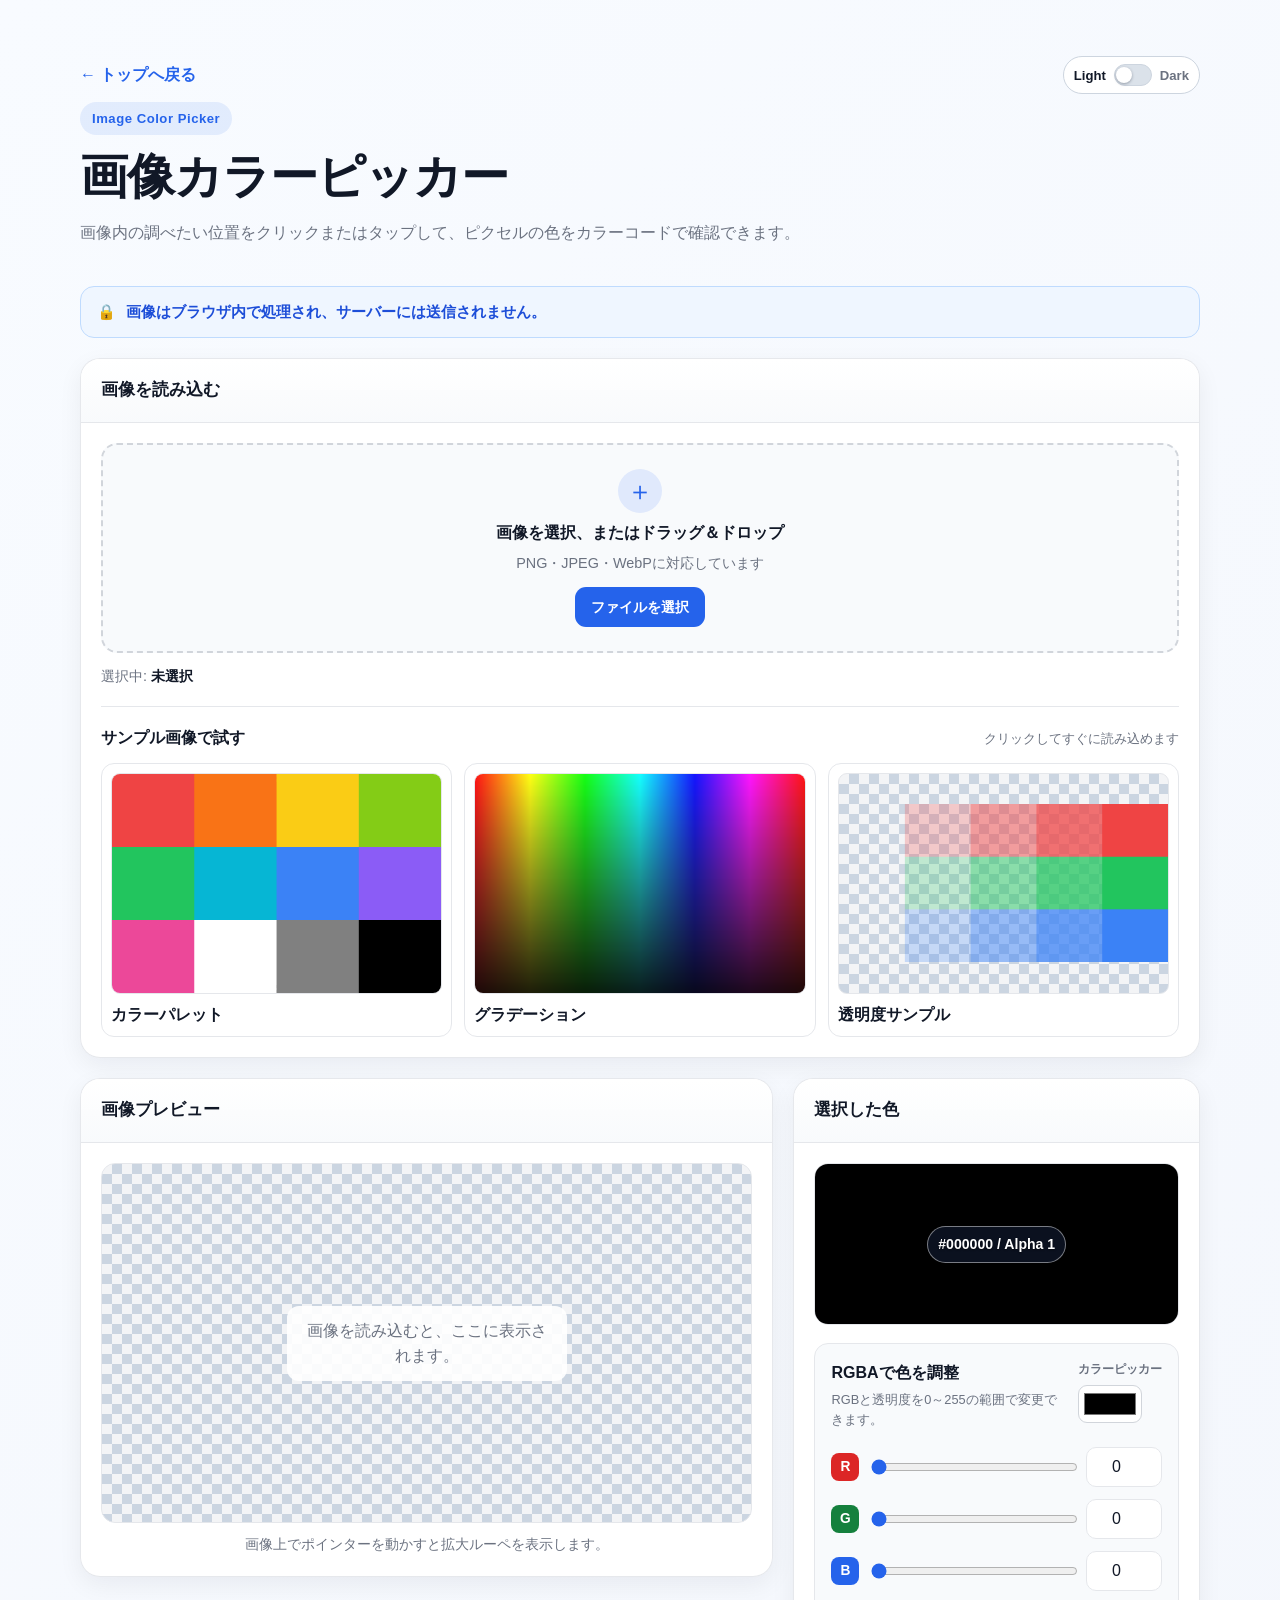
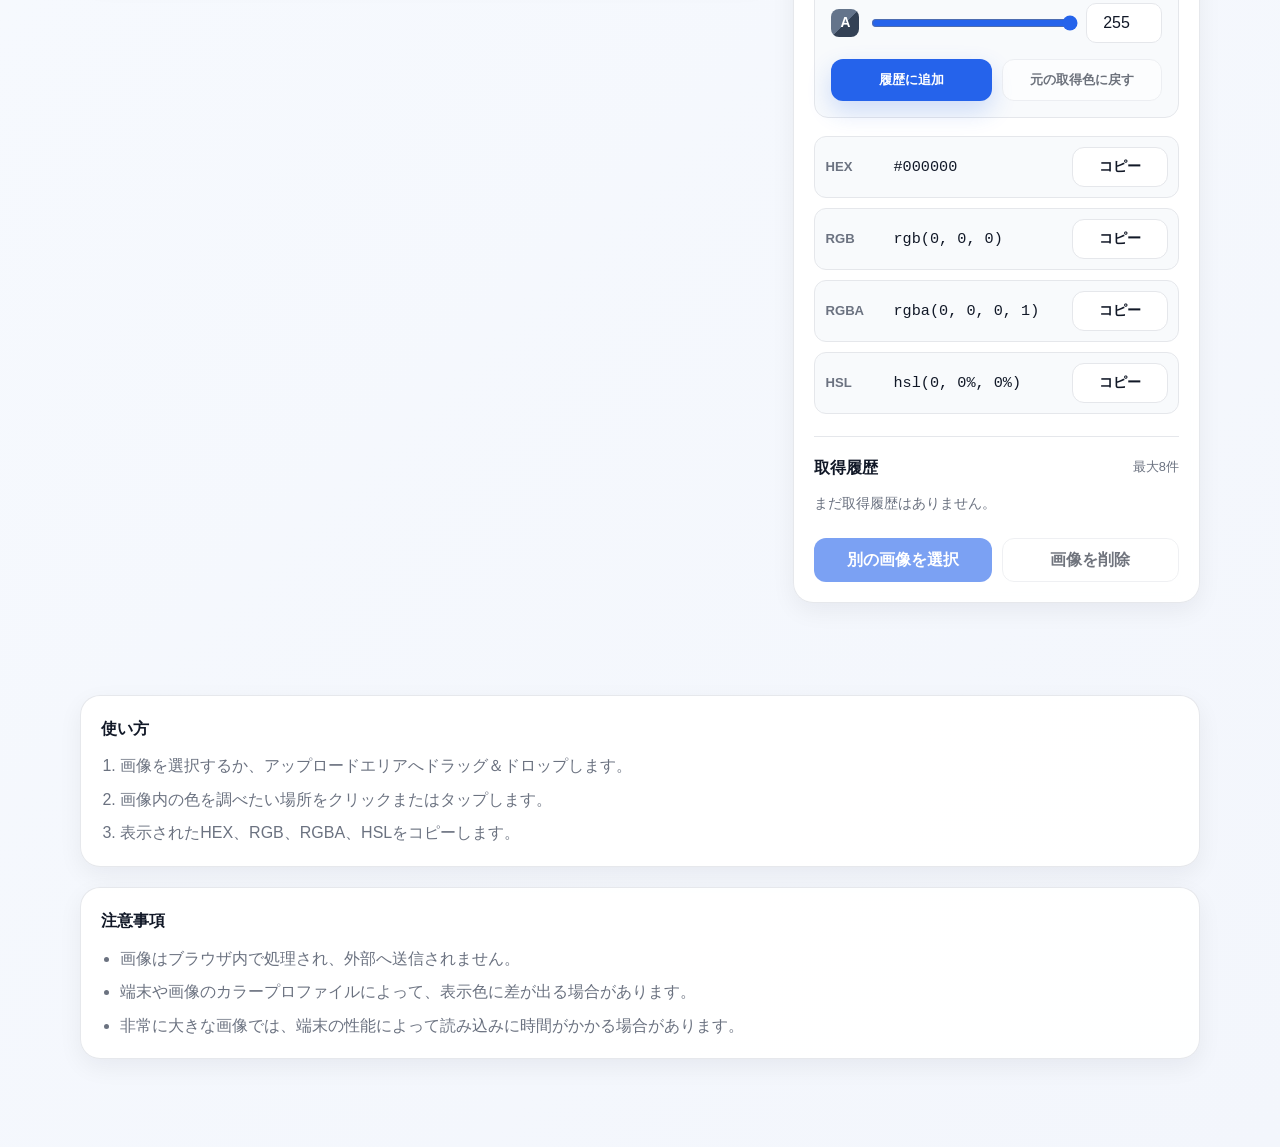
==== tools/image-color-picker/index.html @ c87ab80c "画像カラーピッカーツールを作成" ====
<!DOCTYPE html>
<html lang="ja">
<head>
  <meta charset="UTF-8" />
  <meta name="viewport" content="width=device-width, initial-scale=1.0" />
  <title>画像カラーピッカー | Webツール集</title>
  <meta
    name="description"
    content="画像内をクリックまたはタップして、HEX・RGB・RGBA・HSLのカラーコードを取得できるツールです。"
  />
  <script>
    (function () {
      var key = "web-tools-hub-theme";
      var savedTheme = localStorage.getItem(key);
      var prefersDark = window.matchMedia && window.matchMedia("(prefers-color-scheme: dark)").matches;
      var theme = savedTheme === "dark" || savedTheme === "light" ? savedTheme : (prefersDark ? "dark" : "light");
      document.documentElement.setAttribute("data-theme", theme);
    })();
  </script>
  <link rel="stylesheet" href="../../css/style.css" />
  <link rel="stylesheet" href="./style.css" />
</head>
<body>
  <div class="site-wrapper">
    <header class="tool-page-header">
      <div class="container">
        <div class="header-top-row">
          <a class="back-link" href="../../index.html">← トップへ戻る</a>
          <button
            id="themeToggle"
            class="theme-toggle"
            type="button"
            data-theme-toggle
            aria-label="ライト/ダークモードを切り替える"
            aria-pressed="false"
          >
            <span class="theme-toggle-text">Light</span>
            <span class="theme-toggle-track"><span class="theme-toggle-thumb"></span></span>
            <span class="theme-toggle-text">Dark</span>
          </button>
        </div>
        <p class="hero-eyebrow">Image Color Picker</p>
        <h1 class="page-title">画像カラーピッカー</h1>
        <p class="page-description">
          画像内の調べたい位置をクリックまたはタップして、ピクセルの色をカラーコードで確認できます。
        </p>
      </div>
    </header>

    <main class="site-main">
      <section class="formatter-section image-color-picker-section">
        <div class="container">
          <p class="privacy-notice">
            <span aria-hidden="true">🔒</span>
            画像はブラウザ内で処理され、サーバーには送信されません。
          </p>

          <section class="panel upload-panel" aria-labelledby="uploadTitle">
            <div class="panel-header">
              <h2 id="uploadTitle" class="panel-title">画像を読み込む</h2>
            </div>
            <div class="panel-body">
              <input
                id="imageFileInput"
                class="visually-hidden-file-input"
                type="file"
                accept="image/png,image/jpeg,image/webp,.png,.jpg,.jpeg,.webp"
                aria-label="画像ファイルを選択"
              />
              <div
                id="dropZone"
                class="image-drop-zone"
                role="button"
                tabindex="0"
                aria-controls="imageFileInput"
                aria-describedby="dropZoneHelp"
              >
                <span class="drop-zone-icon" aria-hidden="true">＋</span>
                <span class="drop-zone-title">画像を選択、またはドラッグ＆ドロップ</span>
                <span id="dropZoneHelp" class="drop-zone-help">PNG・JPEG・WebPに対応しています</span>
                <span class="drop-zone-button" aria-hidden="true">ファイルを選択</span>
              </div>
              <p class="selected-file-name">選択中: <span id="selectedFileName">未選択</span></p>

              <section class="sample-images-section" aria-labelledby="sampleImagesTitle">
                <div class="sample-images-header">
                  <h3 id="sampleImagesTitle" class="sample-images-title">サンプル画像で試す</h3>
                  <span class="sample-images-note">クリックしてすぐに読み込めます</span>
                </div>
                <div class="sample-images-grid">
                  <button
                    class="sample-image-button"
                    type="button"
                    data-sample-path="./samples/color-palette.png"
                    data-sample-name="カラーパレット"
                    data-sample-key="palette"
                    aria-label="サンプル画像のカラーパレットを読み込む"
                  >
                    <span class="sample-thumbnail">
                      <img src="./samples/color-palette.png" alt="" width="720" height="480" />
                    </span>
                    <span>カラーパレット</span>
                  </button>
                  <button
                    class="sample-image-button"
                    type="button"
                    data-sample-path="./samples/gradient-sample.png"
                    data-sample-name="グラデーション"
                    data-sample-key="gradient"
                    aria-label="サンプル画像のグラデーションを読み込む"
                  >
                    <span class="sample-thumbnail">
                      <img src="./samples/gradient-sample.png" alt="" width="720" height="480" />
                    </span>
                    <span>グラデーション</span>
                  </button>
                  <button
                    class="sample-image-button"
                    type="button"
                    data-sample-path="./samples/transparency-sample.png"
                    data-sample-name="透明度サンプル"
                    data-sample-key="transparency"
                    aria-label="サンプル画像の透明度サンプルを読み込む"
                  >
                    <span class="sample-thumbnail sample-thumbnail--checker">
                      <img src="./samples/transparency-sample.png" alt="" width="750" height="360" />
                    </span>
                    <span>透明度サンプル</span>
                  </button>
                </div>
              </section>
            </div>
          </section>

          <div class="color-picker-layout">
            <section class="panel image-panel" aria-labelledby="imagePanelTitle">
              <div class="panel-header">
                <h2 id="imagePanelTitle" class="panel-title">画像プレビュー</h2>
              </div>
              <div class="panel-body image-panel-body">
                <div id="canvasShell" class="image-canvas-shell">
                  <p id="canvasEmptyState" class="canvas-empty-state">
                    画像を読み込むと、ここに表示されます。
                  </p>
                  <div id="canvasStage" class="image-canvas-stage" hidden>
                    <canvas
                      id="imageCanvas"
                      width="1"
                      height="1"
                      aria-label="読み込んだ画像。クリックまたはタップして色を取得できます"
                    ></canvas>
                  </div>
                </div>
                <p class="canvas-help">画像上でポインターを動かすと拡大ルーペを表示します。</p>
              </div>
            </section>

            <section class="panel color-info-panel" aria-labelledby="colorInfoTitle">
              <div class="panel-header">
                <h2 id="colorInfoTitle" class="panel-title">選択した色</h2>
              </div>
              <div class="panel-body">
                <div class="color-preview-checker">
                  <div
                    id="colorPreview"
                    class="color-preview"
                    role="img"
                    aria-label="選択色 #000000、rgba(0, 0, 0, 1)"
                  >
                    <span id="colorPreviewLabel" class="color-preview-label">#000000 / Alpha 1</span>
                  </div>
                </div>

                <section class="rgb-adjustment-section" aria-labelledby="rgbAdjustmentTitle">
                  <div class="rgb-adjustment-header">
                    <div>
                      <h3 id="rgbAdjustmentTitle" class="rgb-adjustment-title">RGBAで色を調整</h3>
                      <p class="rgb-adjustment-note">RGBと透明度を0～255の範囲で変更できます。</p>
                    </div>
                    <label class="native-color-field" for="nativeColorInput">
                      <span>カラーピッカー</span>
                      <input id="nativeColorInput" type="color" value="#000000" aria-label="標準カラーピッカーでRGBを調整" />
                    </label>
                  </div>

                  <div class="rgb-controls">
                    <div class="rgb-control-row">
                      <label class="rgb-channel-label rgb-channel-label--red" for="redRange">R</label>
                      <input id="redRange" class="rgb-range" type="range" min="0" max="255" step="1" value="0" aria-label="赤の値をスライダーで調整" />
                      <label class="visually-hidden-label" for="redNumber">赤の数値</label>
                      <input id="redNumber" class="rgb-number" type="number" min="0" max="255" step="1" value="0" inputmode="numeric" aria-label="赤の値を数値で調整" />
                    </div>
                    <div class="rgb-control-row">
                      <label class="rgb-channel-label rgb-channel-label--green" for="greenRange">G</label>
                      <input id="greenRange" class="rgb-range" type="range" min="0" max="255" step="1" value="0" aria-label="緑の値をスライダーで調整" />
                      <label class="visually-hidden-label" for="greenNumber">緑の数値</label>
                      <input id="greenNumber" class="rgb-number" type="number" min="0" max="255" step="1" value="0" inputmode="numeric" aria-label="緑の値を数値で調整" />
                    </div>
                    <div class="rgb-control-row">
                      <label class="rgb-channel-label rgb-channel-label--blue" for="blueRange">B</label>
                      <input id="blueRange" class="rgb-range" type="range" min="0" max="255" step="1" value="0" aria-label="青の値をスライダーで調整" />
                      <label class="visually-hidden-label" for="blueNumber">青の数値</label>
                      <input id="blueNumber" class="rgb-number" type="number" min="0" max="255" step="1" value="0" inputmode="numeric" aria-label="青の値を数値で調整" />
                    </div>
                    <div class="rgb-control-row">
                      <label class="rgb-channel-label rgb-channel-label--alpha" for="alphaRange">A</label>
                      <input id="alphaRange" class="rgb-range" type="range" min="0" max="255" step="1" value="255" aria-label="アルファ値をスライダーで調整。0は完全透明、255は不透明" />
                      <label class="visually-hidden-label" for="alphaNumber">アルファ値</label>
                      <input id="alphaNumber" class="rgb-number" type="number" min="0" max="255" step="1" value="255" inputmode="numeric" aria-label="アルファ値を数値で調整。0は完全透明、255は不透明" />
                    </div>
                  </div>

                  <div class="rgb-adjustment-actions">
                    <button id="addHistoryButton" class="primary-button" type="button" aria-label="現在調整している色を取得履歴へ追加">履歴に追加</button>
                    <button id="restoreSampledColorButton" class="secondary-button" type="button" disabled aria-label="色調整前の画像から取得した色に戻す">元の取得色に戻す</button>
                  </div>
                </section>

                <dl class="color-code-list">
                  <div class="color-code-row">
                    <dt>HEX</dt>
                    <dd><code id="hexValue">#000000</code></dd>
                    <button class="secondary-button color-copy-button" type="button" data-copy-format="hex" aria-label="HEXをコピー">コピー</button>
                  </div>
                  <div class="color-code-row">
                    <dt>RGB</dt>
                    <dd><code id="rgbValue">rgb(0, 0, 0)</code></dd>
                    <button class="secondary-button color-copy-button" type="button" data-copy-format="rgb" aria-label="RGBをコピー">コピー</button>
                  </div>
                  <div class="color-code-row">
                    <dt>RGBA</dt>
                    <dd><code id="rgbaValue">rgba(0, 0, 0, 1)</code></dd>
                    <button class="secondary-button color-copy-button" type="button" data-copy-format="rgba" aria-label="RGBAをコピー">コピー</button>
                  </div>
                  <div class="color-code-row">
                    <dt>HSL</dt>
                    <dd><code id="hslValue">hsl(0, 0%, 0%)</code></dd>
                    <button class="secondary-button color-copy-button" type="button" data-copy-format="hsl" aria-label="HSLをコピー">コピー</button>
                  </div>
                </dl>

                <section class="color-history-section" aria-labelledby="historyTitle">
                  <div class="color-history-header">
                    <h3 id="historyTitle" class="color-history-title">取得履歴</h3>
                    <span class="color-history-limit">最大8件</span>
                  </div>
                  <p id="historyEmptyState" class="history-empty-state">まだ取得履歴はありません。</p>
                  <div id="colorHistory" class="color-history" aria-label="取得した色の履歴"></div>
                </section>

                <div class="image-reset-actions">
                  <button id="chooseAnotherButton" class="primary-button" type="button" disabled aria-label="別の画像を選択">別の画像を選択</button>
                  <button id="removeImageButton" class="secondary-button" type="button" disabled aria-label="読み込んだ画像を削除">画像を削除</button>
                </div>
              </div>
            </section>
          </div>

          <div id="messageArea" class="message-area" aria-live="polite" aria-atomic="true">
            <div id="messageBox" class="message-box" hidden></div>
          </div>

          <section class="tips-card">
            <h2 class="tips-title">使い方</h2>
            <ol class="tips-list">
              <li>画像を選択するか、アップロードエリアへドラッグ＆ドロップします。</li>
              <li>画像内の色を調べたい場所をクリックまたはタップします。</li>
              <li>表示されたHEX、RGB、RGBA、HSLをコピーします。</li>
            </ol>
          </section>

          <section class="tips-card">
            <h2 class="tips-title">注意事項</h2>
            <ul class="tips-list">
              <li>画像はブラウザ内で処理され、外部へ送信されません。</li>
              <li>端末や画像のカラープロファイルによって、表示色に差が出る場合があります。</li>
              <li>非常に大きな画像では、端末の性能によって読み込みに時間がかかる場合があります。</li>
            </ul>
          </section>
        </div>
      </section>
    </main>
  </div>

  <canvas id="magnifierCanvas" class="magnifier-canvas" width="150" height="150" aria-hidden="true" hidden></canvas>

  <script src="../../js/theme-toggle.js"></script>
  <script src="./main.js"></script>
</body>
</html>
---- css/style.css ----
:root {
  --bg: #f5f7fb;
  --bg-gradient: linear-gradient(135deg, #f8fbff 0%, #f3f6fc 100%);
  --surface: #ffffff;
  --surface-muted: #f8fafc;
  --border: #e5e7eb;
  --border-strong: #d1d5db;
  --text: #111827;
  --text-muted: #6b7280;
  --primary: #2563eb;
  --primary-hover: #1d4ed8;
  --surface-soft: rgba(255, 255, 255, 0.92);
  --surface-soft-border: rgba(229, 231, 235, 0.95);
  --panel-header-bg: linear-gradient(180deg, rgba(255, 255, 255, 0.9), rgba(248, 250, 252, 0.95));
  --input-bg: #ffffff;
  --input-text: var(--text);
  --code-bg: #0f172a;
  --code-text: #e5eefc;
  --code-placeholder: #94a3b8;
  --focus-color: #7aa2ff;
  --toggle-track: #dbe2ea;
  --toggle-thumb: #ffffff;
  --toggle-border: #cdd5df;
  --success-bg: #ecfdf5;
  --success-text: #047857;
  --success-border: #a7f3d0;
  --error-bg: #fef2f2;
  --error-text: #b91c1c;
  --error-border: #fecaca;
  --info-bg: #eff6ff;
  --info-text: #1d4ed8;
  --info-border: #bfdbfe;
  --shadow-sm: 0 8px 24px rgba(15, 23, 42, 0.06);
  --shadow-md: 0 14px 40px rgba(15, 23, 42, 0.10);
  --radius-sm: 12px;
  --radius-md: 16px;
  --radius-lg: 20px;
  --container-width: 1120px;
  --transition: 0.2s ease;
  --font-sans: -apple-system, BlinkMacSystemFont, "Segoe UI", Roboto, "Helvetica Neue",
    Arial, "Noto Sans JP", sans-serif;
  --font-mono: ui-monospace, SFMono-Regular, Menlo, Monaco, Consolas, "Liberation Mono",
    "Courier New", monospace;
}


[data-theme="dark"] {
  --bg: #0b1220;
  --bg-gradient: linear-gradient(135deg, #0d1526 0%, #111b31 100%);
  --surface: #131d31;
  --surface-muted: #18243d;
  --surface-soft: rgba(19, 29, 49, 0.9);
  --surface-soft-border: rgba(60, 79, 116, 0.65);
  --panel-header-bg: linear-gradient(180deg, rgba(24, 36, 61, 0.95), rgba(17, 28, 48, 0.95));
  --border: #334155;
  --border-strong: #475569;
  --text: #e2e8f0;
  --text-muted: #94a3b8;
  --primary: #60a5fa;
  --primary-hover: #3b82f6;
  --input-bg: #0f172a;
  --input-text: #dbeafe;
  --code-bg: #0f172a;
  --code-text: #dbeafe;
  --code-placeholder: #64748b;
  --focus-color: #60a5fa;
  --toggle-track: #1e293b;
  --toggle-thumb: #f8fafc;
  --toggle-border: #334155;
  --success-bg: rgba(16, 185, 129, 0.18);
  --success-text: #6ee7b7;
  --success-border: rgba(110, 231, 183, 0.4);
  --error-bg: rgba(239, 68, 68, 0.16);
  --error-text: #fca5a5;
  --error-border: rgba(252, 165, 165, 0.4);
  --info-bg: rgba(59, 130, 246, 0.16);
  --info-text: #93c5fd;
  --info-border: rgba(147, 197, 253, 0.35);
  --shadow-sm: 0 10px 28px rgba(2, 6, 23, 0.35);
  --shadow-md: 0 18px 40px rgba(2, 6, 23, 0.5);
}

*,
*::before,
*::after {
  box-sizing: border-box;
}

html {
  font-size: 16px;
}

body {
  margin: 0;
  font-family: var(--font-sans);
  color: var(--text);
  background: var(--bg-gradient);
  line-height: 1.6;
}

img {
  max-width: 100%;
  display: block;
}

button,
input,
textarea {
  font: inherit;
}

a {
  color: inherit;
  text-decoration: none;
}

code {
  font-family: var(--font-mono);
  font-size: 0.95em;
}

.site-wrapper {
  min-height: 100vh;
}

.container {
  width: min(100% - 32px, var(--container-width));
  margin: 0 auto;
}

/* ===== Header / Footer ===== */

.site-header,
.tool-page-header {
  padding: 56px 0 24px;
}

.header-top-row {
  display: flex;
  align-items: center;
  justify-content: space-between;
  gap: 12px;
  margin-bottom: 8px;
}

.header-top-spacer {
  width: 1px;
  height: 1px;
}

.hero-eyebrow {
  display: inline-flex;
  align-items: center;
  margin: 0 0 14px;
  padding: 6px 12px;
  border-radius: 999px;
  background: rgba(37, 99, 235, 0.10);
  color: var(--primary);
  font-size: 0.82rem;
  font-weight: 700;
  letter-spacing: 0.04em;
}

.site-title,
.page-title {
  margin: 0;
  font-size: clamp(2rem, 4vw, 3rem);
  line-height: 1.15;
  letter-spacing: -0.02em;
}

.site-description,
.page-description,
.section-description {
  margin: 16px 0 0;
  max-width: 760px;
  color: var(--text-muted);
  font-size: 1rem;
}

.site-main {
  padding: 8px 0 64px;
}

.site-footer {
  padding: 16px 0 40px;
}

.footer-inner {
  display: flex;
  justify-content: center;
}

.footer-text {
  margin: 0;
  color: var(--text-muted);
  font-size: 0.95rem;
  text-align: center;
}

/* ===== Common Section ===== */

.section-header {
  margin-bottom: 20px;
}

.section-title {
  margin: 0;
  font-size: 1.4rem;
  letter-spacing: -0.01em;
}

/* ===== Top page ===== */

.tools-section {
  padding: 8px 0 24px;
}

.tool-grid {
  display: grid;
  grid-template-columns: repeat(2, minmax(0, 1fr));
  gap: 20px;
}

.tool-card {
  display: flex;
  flex-direction: column;
  justify-content: space-between;
  min-height: 240px;
  padding: 24px;
  background: var(--surface-soft);
  border: 1px solid var(--surface-soft-border);
  border-radius: var(--radius-lg);
  box-shadow: var(--shadow-sm);
  backdrop-filter: blur(10px);
  transition:
    transform var(--transition),
    box-shadow var(--transition),
    border-color var(--transition);
}

.tool-card:hover {
  transform: translateY(-4px);
  box-shadow: var(--shadow-md);
  border-color: color-mix(in srgb, var(--primary) 24%, var(--surface-soft-border));
}

.tool-card.is-disabled {
  opacity: 0.88;
}

.tool-card-body {
  margin-bottom: 20px;
}

.tool-tag {
  display: inline-flex;
  align-items: center;
  margin: 0 0 12px;
  padding: 6px 10px;
  border-radius: 999px;
  background: color-mix(in srgb, var(--primary) 16%, var(--surface));
  color: var(--primary);
  font-size: 0.82rem;
  font-weight: 700;
}

.tool-title {
  margin: 0 0 10px;
  font-size: 1.35rem;
  line-height: 1.3;
}

.tool-text {
  margin: 0;
  color: var(--text-muted);
  font-size: 0.98rem;
}

.tool-card-footer {
  margin-top: auto;
}

/* ===== Buttons ===== */

.tool-link-button,
.primary-button,
.secondary-button {
  display: inline-flex;
  align-items: center;
  justify-content: center;
  min-height: 44px;
  padding: 0 18px;
  border-radius: 12px;
  border: 1px solid transparent;
  cursor: pointer;
  transition:
    background-color var(--transition),
    border-color var(--transition),
    color var(--transition),
    transform var(--transition),
    box-shadow var(--transition);
  font-weight: 700;
  text-align: center;
}

.tool-link-button,
.primary-button {
  background: var(--primary);
  color: #ffffff;
  box-shadow: 0 10px 24px rgba(37, 99, 235, 0.20);
}

.tool-link-button:hover,
.primary-button:hover {
  background: var(--primary-hover);
  transform: translateY(-1px);
}

.tool-link-button:disabled,
.primary-button:disabled,
.secondary-button:disabled {
  cursor: not-allowed;
  opacity: 0.6;
  transform: none;
  box-shadow: none;
}

.secondary-button {
  background: var(--surface);
  color: var(--text);
  border-color: var(--border);
}

.secondary-button:hover {
  background: var(--surface-muted);
  border-color: var(--border-strong);
}

/* ===== Tool page ===== */

.back-link {
  display: inline-flex;
  align-items: center;
  gap: 6px;
  margin-bottom: 0;
  color: var(--primary);
  font-weight: 700;
  transition: opacity var(--transition);
}

.back-link:hover {
  opacity: 0.8;
}

.formatter-section {
  padding: 8px 0 24px;
}

.formatter-layout {
  display: grid;
  grid-template-columns: 1fr 1fr;
  gap: 20px;
  align-items: stretch;
}

.panel {
  background: var(--surface-soft);
  border: 1px solid var(--surface-soft-border);
  border-radius: var(--radius-lg);
  box-shadow: var(--shadow-sm);
  overflow: hidden;
  backdrop-filter: blur(10px);
}

.panel-header {
  padding: 18px 20px;
  border-bottom: 1px solid var(--border);
  background: var(--panel-header-bg);
}

.panel-title {
  margin: 0;
  font-size: 1.05rem;
}

.panel-body {
  padding: 20px;
}

.code-textarea,
.code-output {
  width: 100%;
  min-height: 420px;
  padding: 16px;
  border-radius: var(--radius-md);
  border: 1px solid var(--border);
  background: var(--code-bg);
  color: var(--code-text);
  font-family: var(--font-mono);
  font-size: 0.95rem;
  line-height: 1.7;
  overflow: auto;
  white-space: pre;
}

.code-textarea {
  resize: vertical;
  outline: none;
}

.code-textarea:focus {
  border-color: var(--focus-color);
  box-shadow: 0 0 0 4px rgba(37, 99, 235, 0.12);
}

.code-textarea::placeholder {
  color: var(--code-placeholder);
}

.code-output {
  margin: 0;
}

.action-buttons {
  display: grid;
  grid-template-columns: repeat(4, minmax(0, 1fr));
  gap: 12px;
  margin-top: 22px;
}

.action-buttons .button--format {
  background: #2563eb;
  border-color: #2563eb;
  color: #ffffff;
  box-shadow: 0 10px 24px rgba(37, 99, 235, 0.20);
}

.action-buttons .button--format:hover {
  background: #1d4ed8;
  border-color: #1d4ed8;
}

.action-buttons .button--copy {
  background: #0ea5e9;
  border-color: #0ea5e9;
  color: #ffffff;
  box-shadow: 0 8px 20px rgba(14, 165, 233, 0.20);
}

.action-buttons .button--copy:hover {
  background: #0284c7;
  border-color: #0284c7;
}

.action-buttons .button--save {
  background: #16a34a;
  border-color: #16a34a;
  color: #ffffff;
  box-shadow: 0 8px 20px rgba(22, 163, 74, 0.20);
}

.action-buttons .button--save:hover {
  background: #15803d;
  border-color: #15803d;
}

.action-buttons .button--sample {
  background: var(--surface);
  border-color: var(--border-strong);
  color: var(--text);
  box-shadow: 0 8px 20px rgba(124, 58, 237, 0.20);
}

.action-buttons .button--sample:hover {
  background: var(--surface-muted);
  border-color: var(--border-strong);
}

.action-buttons button:focus-visible {
  outline: none;
  box-shadow: 0 0 0 4px rgba(37, 99, 235, 0.20);
}

.message-area {
  min-height: 56px;
  margin-top: 16px;
}

.message-box {
  padding: 14px 16px;
  border: 1px solid transparent;
  border-radius: 14px;
  font-size: 0.95rem;
  font-weight: 600;
}

.message-box.success {
  background: var(--success-bg);
  border-color: var(--success-border);
  color: var(--success-text);
}

.message-box.error {
  background: var(--error-bg);
  border-color: var(--error-border);
  color: var(--error-text);
}

.message-box.info {
  background: var(--info-bg);
  border-color: var(--info-border);
  color: var(--info-text);
}

.tips-card {
  margin-top: 20px;
  padding: 20px;
  background: var(--surface-soft);
  border: 1px solid var(--surface-soft-border);
  border-radius: var(--radius-lg);
  box-shadow: var(--shadow-sm);
}

.tips-title {
  margin: 0 0 12px;
  font-size: 1rem;
}

.tips-list {
  margin: 0;
  padding-left: 1.2rem;
  color: var(--text-muted);
}

.tips-list li + li {
  margin-top: 8px;
}

@media (max-width: 640px) {
  .header-top-row {
    flex-wrap: wrap;
  }

  .theme-toggle {
    margin-left: auto;
  }
}

/* ===== Responsive ===== */

@media (max-width: 900px) {
  .tool-grid {
    grid-template-columns: 1fr;
  }

  .formatter-layout {
    grid-template-columns: 1fr;
  }

  .action-buttons {
    grid-template-columns: repeat(2, minmax(0, 1fr));
  }

  .code-textarea,
  .code-output {
    min-height: 300px;
  }
}

@media (max-width: 640px) {
  .site-header,
  .tool-page-header {
    padding: 40px 0 20px;
  }

  .container {
    width: min(100% - 24px, var(--container-width));
  }

  .tool-card,
  .panel-body,
  .tips-card {
    padding: 18px;
  }

  .panel-header {
    padding: 16px 18px;
  }

  .action-buttons {
    grid-template-columns: 1fr;
  }

  .tool-link-button,
  .primary-button,
  .secondary-button {
    width: 100%;
  }

  .code-textarea,
  .code-output {
    min-height: 260px;
    font-size: 0.9rem;
  }
}


.theme-toggle {
  display: inline-flex;
  align-items: center;
  gap: 8px;
  border: 1px solid var(--toggle-border);
  border-radius: 999px;
  background: var(--surface);
  color: var(--text-muted);
  min-height: 38px;
  padding: 4px 10px;
  cursor: pointer;
  font-size: 0.82rem;
  font-weight: 700;
  transition: border-color var(--transition), background-color var(--transition), color var(--transition);
}

.theme-toggle:hover {
  border-color: var(--border-strong);
}

.theme-toggle:focus-visible {
  outline: none;
  box-shadow: 0 0 0 4px color-mix(in srgb, var(--primary) 24%, transparent);
}

.theme-toggle-track {
  width: 38px;
  height: 22px;
  border-radius: 999px;
  background: var(--toggle-track);
  border: 1px solid var(--toggle-border);
  display: inline-flex;
  align-items: center;
  padding: 1px;
}

.theme-toggle-thumb {
  width: 16px;
  height: 16px;
  border-radius: 50%;
  background: var(--toggle-thumb);
  box-shadow: 0 1px 3px rgba(15, 23, 42, 0.35);
  transform: translateX(0);
  transition: transform var(--transition);
}

.theme-toggle[data-active-theme="dark"] .theme-toggle-thumb {
  transform: translateX(16px);
}

.theme-toggle[data-active-theme="dark"] .theme-toggle-text:last-child,
.theme-toggle[data-active-theme="light"] .theme-toggle-text:first-child {
  color: var(--text);
}


[data-theme="dark"] .tool-card:hover {
  border-color: color-mix(in srgb, var(--primary) 40%, var(--surface-soft-border));
}
---- tools/image-color-picker/style.css ----
/* ===== Image color picker ===== */
:root {
  --checker-light: #f3f4f6;
  --checker-dark: #cbd5e1;
}

[data-theme="dark"] {
  --checker-light: #1e293b;
  --checker-dark: #475569;
}

.image-color-picker-section {
  padding-top: 8px;
}

.privacy-notice {
  display: flex;
  align-items: center;
  gap: 10px;
  margin: 0 0 20px;
  padding: 13px 16px;
  border: 1px solid var(--info-border);
  border-radius: 14px;
  background: var(--info-bg);
  color: var(--info-text);
  font-size: 0.94rem;
  font-weight: 700;
}

.upload-panel {
  margin-bottom: 20px;
}

.visually-hidden-file-input {
  position: absolute;
  width: 1px;
  height: 1px;
  padding: 0;
  margin: -1px;
  overflow: hidden;
  clip: rect(0, 0, 0, 0);
  white-space: nowrap;
  border: 0;
}

.image-drop-zone {
  display: flex;
  min-height: 176px;
  padding: 24px;
  flex-direction: column;
  align-items: center;
  justify-content: center;
  gap: 7px;
  border: 2px dashed var(--border-strong);
  border-radius: var(--radius-md);
  background: var(--surface-muted);
  text-align: center;
  cursor: pointer;
  transition: border-color var(--transition), background-color var(--transition), transform var(--transition);
}

.image-drop-zone:hover,
.image-drop-zone.is-dragging {
  border-color: var(--primary);
  background: color-mix(in srgb, var(--primary) 9%, var(--surface-muted));
}

.image-drop-zone.is-dragging {
  transform: scale(1.005);
}

.image-drop-zone:focus-visible,
.sample-image-button:focus-visible,
.color-copy-button:focus-visible,
.history-color-button:focus-visible,
.rgb-range:focus-visible,
.rgb-number:focus-visible,
.native-color-field input:focus-visible,
.rgb-adjustment-actions button:focus-visible,
.image-reset-actions button:focus-visible {
  outline: 3px solid color-mix(in srgb, var(--focus-color) 65%, transparent);
  outline-offset: 3px;
}

.drop-zone-icon {
  display: grid;
  width: 44px;
  height: 44px;
  place-items: center;
  border-radius: 50%;
  background: color-mix(in srgb, var(--primary) 14%, var(--surface));
  color: var(--primary);
  font-size: 1.65rem;
  font-weight: 400;
  line-height: 1;
}

.drop-zone-title {
  color: var(--text);
  font-weight: 700;
}

.drop-zone-help,
.selected-file-name,
.canvas-help,
.history-empty-state {
  color: var(--text-muted);
  font-size: 0.9rem;
}

.drop-zone-button {
  display: inline-flex;
  min-height: 40px;
  margin-top: 5px;
  padding: 0 16px;
  align-items: center;
  justify-content: center;
  border-radius: 11px;
  background: var(--primary);
  color: #ffffff;
  font-size: 0.9rem;
  font-weight: 700;
}

.selected-file-name {
  margin: 12px 0 0;
  overflow-wrap: anywhere;
}

#selectedFileName {
  color: var(--text);
  font-weight: 700;
}

.sample-images-section {
  margin-top: 18px;
  padding-top: 18px;
  border-top: 1px solid var(--border);
}

.sample-images-header {
  display: flex;
  align-items: baseline;
  justify-content: space-between;
  gap: 12px;
  margin-bottom: 12px;
}

.sample-images-title {
  margin: 0;
  font-size: 1rem;
}

.sample-images-note {
  color: var(--text-muted);
  font-size: 0.82rem;
}

.sample-images-grid {
  display: grid;
  grid-template-columns: repeat(3, minmax(0, 1fr));
  gap: 12px;
}

.sample-image-button {
  display: grid;
  min-width: 0;
  min-height: 44px;
  padding: 9px;
  gap: 8px;
  border: 1px solid var(--border);
  border-radius: 13px;
  background: var(--surface);
  color: var(--text);
  cursor: pointer;
  font-weight: 700;
  text-align: left;
  transition: border-color var(--transition), background-color var(--transition), transform var(--transition);
}

.sample-image-button:hover {
  border-color: var(--primary);
  background: color-mix(in srgb, var(--primary) 7%, var(--surface));
  transform: translateY(-1px);
}

.sample-thumbnail {
  display: block;
  width: 100%;
  aspect-ratio: 3 / 2;
  overflow: hidden;
  border: 1px solid var(--border);
  border-radius: 9px;
  background: var(--surface-muted);
}

.sample-thumbnail img {
  width: 100%;
  height: 100%;
  object-fit: cover;
}

.sample-thumbnail--checker img {
  object-fit: contain;
}

.color-picker-layout {
  display: grid;
  grid-template-columns: minmax(0, 1.45fr) minmax(320px, 0.85fr);
  gap: 20px;
  align-items: start;
}

.image-panel,
.color-info-panel {
  min-width: 0;
}

.image-panel-body {
  min-width: 0;
}

.image-canvas-shell,
.color-preview-checker,
.sample-thumbnail--checker,
.magnifier-canvas {
  background-color: var(--checker-light);
  background-image:
    linear-gradient(45deg, var(--checker-dark) 25%, transparent 25%),
    linear-gradient(-45deg, var(--checker-dark) 25%, transparent 25%),
    linear-gradient(45deg, transparent 75%, var(--checker-dark) 75%),
    linear-gradient(-45deg, transparent 75%, var(--checker-dark) 75%);
  background-size: 20px 20px;
  background-position: 0 0, 0 10px, 10px -10px, -10px 0;
}

.image-canvas-shell {
  display: flex;
  width: 100%;
  min-height: 360px;
  padding: 12px;
  align-items: center;
  justify-content: center;
  overflow: hidden;
  border: 1px solid var(--border);
  border-radius: 14px;
}

.canvas-empty-state {
  max-width: 280px;
  margin: 0;
  padding: 12px 16px;
  border-radius: 12px;
  background: color-mix(in srgb, var(--surface) 90%, transparent);
  color: var(--text-muted);
  text-align: center;
}

.image-canvas-stage {
  position: relative;
  width: fit-content;
  max-width: 100%;
  line-height: 0;
}

.image-canvas-stage[hidden] {
  display: none;
}

#imageCanvas {
  display: block;
  width: auto;
  max-width: 100%;
  height: auto;
  max-height: 72vh;
  cursor: crosshair;
  touch-action: pan-y;
}

.canvas-help {
  margin: 10px 0 0;
  text-align: center;
}

.color-preview-checker {
  overflow: hidden;
  border: 1px solid var(--border);
  border-radius: 14px;
}

.color-preview {
  display: grid;
  min-height: 160px;
  padding: 16px;
  place-items: center;
}

.color-preview-label {
  padding: 6px 10px;
  border: 1px solid rgba(255, 255, 255, 0.45);
  border-radius: 999px;
  background: rgba(15, 23, 42, 0.74);
  color: #ffffff;
  font-size: 0.88rem;
  font-weight: 700;
  text-align: center;
  text-shadow: 0 1px 2px rgba(0, 0, 0, 0.45);
}

.rgb-adjustment-section {
  margin-top: 18px;
  padding: 16px;
  border: 1px solid var(--border);
  border-radius: 14px;
  background: var(--surface-muted);
}

.rgb-adjustment-header {
  display: flex;
  align-items: flex-start;
  justify-content: space-between;
  gap: 14px;
}

.rgb-adjustment-title {
  margin: 0;
  font-size: 1rem;
}

.rgb-adjustment-note {
  margin: 4px 0 0;
  color: var(--text-muted);
  font-size: 0.8rem;
}

.native-color-field {
  display: grid;
  flex: 0 0 auto;
  gap: 5px;
  color: var(--text-muted);
  font-size: 0.76rem;
  font-weight: 700;
  text-align: center;
}

.native-color-field input {
  width: 64px;
  height: 38px;
  padding: 3px;
  border: 1px solid var(--border-strong);
  border-radius: 9px;
  background: var(--input-bg);
  cursor: pointer;
}

.rgb-controls {
  display: grid;
  gap: 12px;
  margin-top: 16px;
}

.rgb-control-row {
  display: grid;
  grid-template-columns: 28px minmax(0, 1fr) 76px;
  gap: 10px;
  align-items: center;
  min-width: 0;
}

.rgb-channel-label {
  display: grid;
  width: 28px;
  height: 28px;
  place-items: center;
  border-radius: 8px;
  color: #ffffff;
  font-size: 0.86rem;
  font-weight: 800;
}

.rgb-channel-label--red {
  background: #dc2626;
}

.rgb-channel-label--green {
  background: #15803d;
}

.rgb-channel-label--blue {
  background: #2563eb;
}

.rgb-channel-label--alpha {
  background: linear-gradient(135deg, #64748b 50%, #334155 50%);
}

.rgb-range {
  width: 100%;
  min-width: 0;
  accent-color: var(--primary);
  cursor: pointer;
}

.rgb-number {
  width: 100%;
  min-width: 0;
  min-height: 40px;
  padding: 0 8px;
  border: 1px solid var(--border);
  border-radius: 10px;
  background: var(--input-bg);
  color: var(--input-text);
  text-align: center;
}

.visually-hidden-label {
  position: absolute;
  width: 1px;
  height: 1px;
  padding: 0;
  margin: -1px;
  overflow: hidden;
  clip: rect(0, 0, 0, 0);
  white-space: nowrap;
  border: 0;
}

.rgb-adjustment-actions {
  display: grid;
  grid-template-columns: repeat(2, minmax(0, 1fr));
  gap: 10px;
  margin-top: 16px;
}

.rgb-adjustment-actions button {
  min-height: 42px;
  padding-inline: 10px;
  font-size: 0.84rem;
}

.color-code-list {
  display: grid;
  gap: 10px;
  margin: 18px 0 0;
}

.color-code-row {
  display: grid;
  grid-template-columns: 58px minmax(0, 1fr) auto;
  gap: 10px;
  align-items: center;
  padding: 10px;
  border: 1px solid var(--border);
  border-radius: 12px;
  background: var(--surface-muted);
}

.color-code-row dt {
  color: var(--text-muted);
  font-size: 0.82rem;
  font-weight: 800;
}

.color-code-row dd {
  min-width: 0;
  margin: 0;
}

.color-code-row code {
  display: block;
  color: var(--text);
  overflow-wrap: anywhere;
}

.color-copy-button {
  min-width: 96px;
  min-height: 40px;
  padding-inline: 12px;
  font-size: 0.86rem;
}

.color-history-section {
  margin-top: 22px;
  padding-top: 18px;
  border-top: 1px solid var(--border);
}

.color-history-header {
  display: flex;
  align-items: center;
  justify-content: space-between;
  gap: 12px;
}

.color-history-title {
  margin: 0;
  font-size: 1rem;
}

.color-history-limit {
  color: var(--text-muted);
  font-size: 0.8rem;
}

.history-empty-state {
  margin: 12px 0 0;
}

.color-history {
  display: grid;
  grid-template-columns: repeat(4, minmax(0, 1fr));
  gap: 9px;
  margin-top: 12px;
}

.color-history:empty {
  display: none;
}

.history-color-button {
  display: grid;
  min-width: 0;
  min-height: 62px;
  padding: 5px;
  place-items: end center;
  overflow: hidden;
  border: 1px solid var(--border-strong);
  border-radius: 11px;
  background-color: var(--history-color);
  color: #ffffff;
  cursor: pointer;
  box-shadow: inset 0 0 0 1px rgba(255, 255, 255, 0.22);
}

.history-color-button span {
  width: 100%;
  padding: 2px 3px;
  overflow: hidden;
  border-radius: 6px;
  background: rgba(15, 23, 42, 0.76);
  font-family: var(--font-mono);
  font-size: 0.68rem;
  text-overflow: ellipsis;
  white-space: nowrap;
}

.image-reset-actions {
  display: grid;
  grid-template-columns: repeat(2, minmax(0, 1fr));
  gap: 10px;
  margin-top: 22px;
}

.magnifier-canvas {
  position: fixed;
  z-index: 1000;
  width: 150px;
  height: 150px;
  pointer-events: none;
  border: 2px solid #ffffff;
  border-radius: 12px;
  box-shadow: 0 12px 32px rgba(15, 23, 42, 0.38), 0 0 0 1px rgba(15, 23, 42, 0.72);
  image-rendering: pixelated;
}

.magnifier-canvas[hidden] {
  display: none;
}

@media (max-width: 900px) {
  .color-picker-layout {
    grid-template-columns: 1fr;
  }

  .image-canvas-shell {
    min-height: 300px;
  }
}

@media (max-width: 640px) {
  .privacy-notice {
    align-items: flex-start;
  }

  .image-drop-zone {
    min-height: 160px;
    padding: 20px 14px;
  }

  .sample-images-header,
  .rgb-adjustment-header {
    align-items: stretch;
    flex-direction: column;
  }

  .sample-images-grid,
  .rgb-adjustment-actions {
    grid-template-columns: 1fr;
  }

  .native-color-field {
    grid-template-columns: 1fr auto;
    align-items: center;
    text-align: left;
  }

  .native-color-field input {
    width: 72px;
  }

  .image-canvas-shell {
    min-height: 240px;
    padding: 8px;
  }

  .color-code-row {
    grid-template-columns: 54px minmax(0, 1fr);
  }

  .color-copy-button {
    grid-column: 1 / -1;
  }

  .image-reset-actions {
    grid-template-columns: 1fr;
  }
}
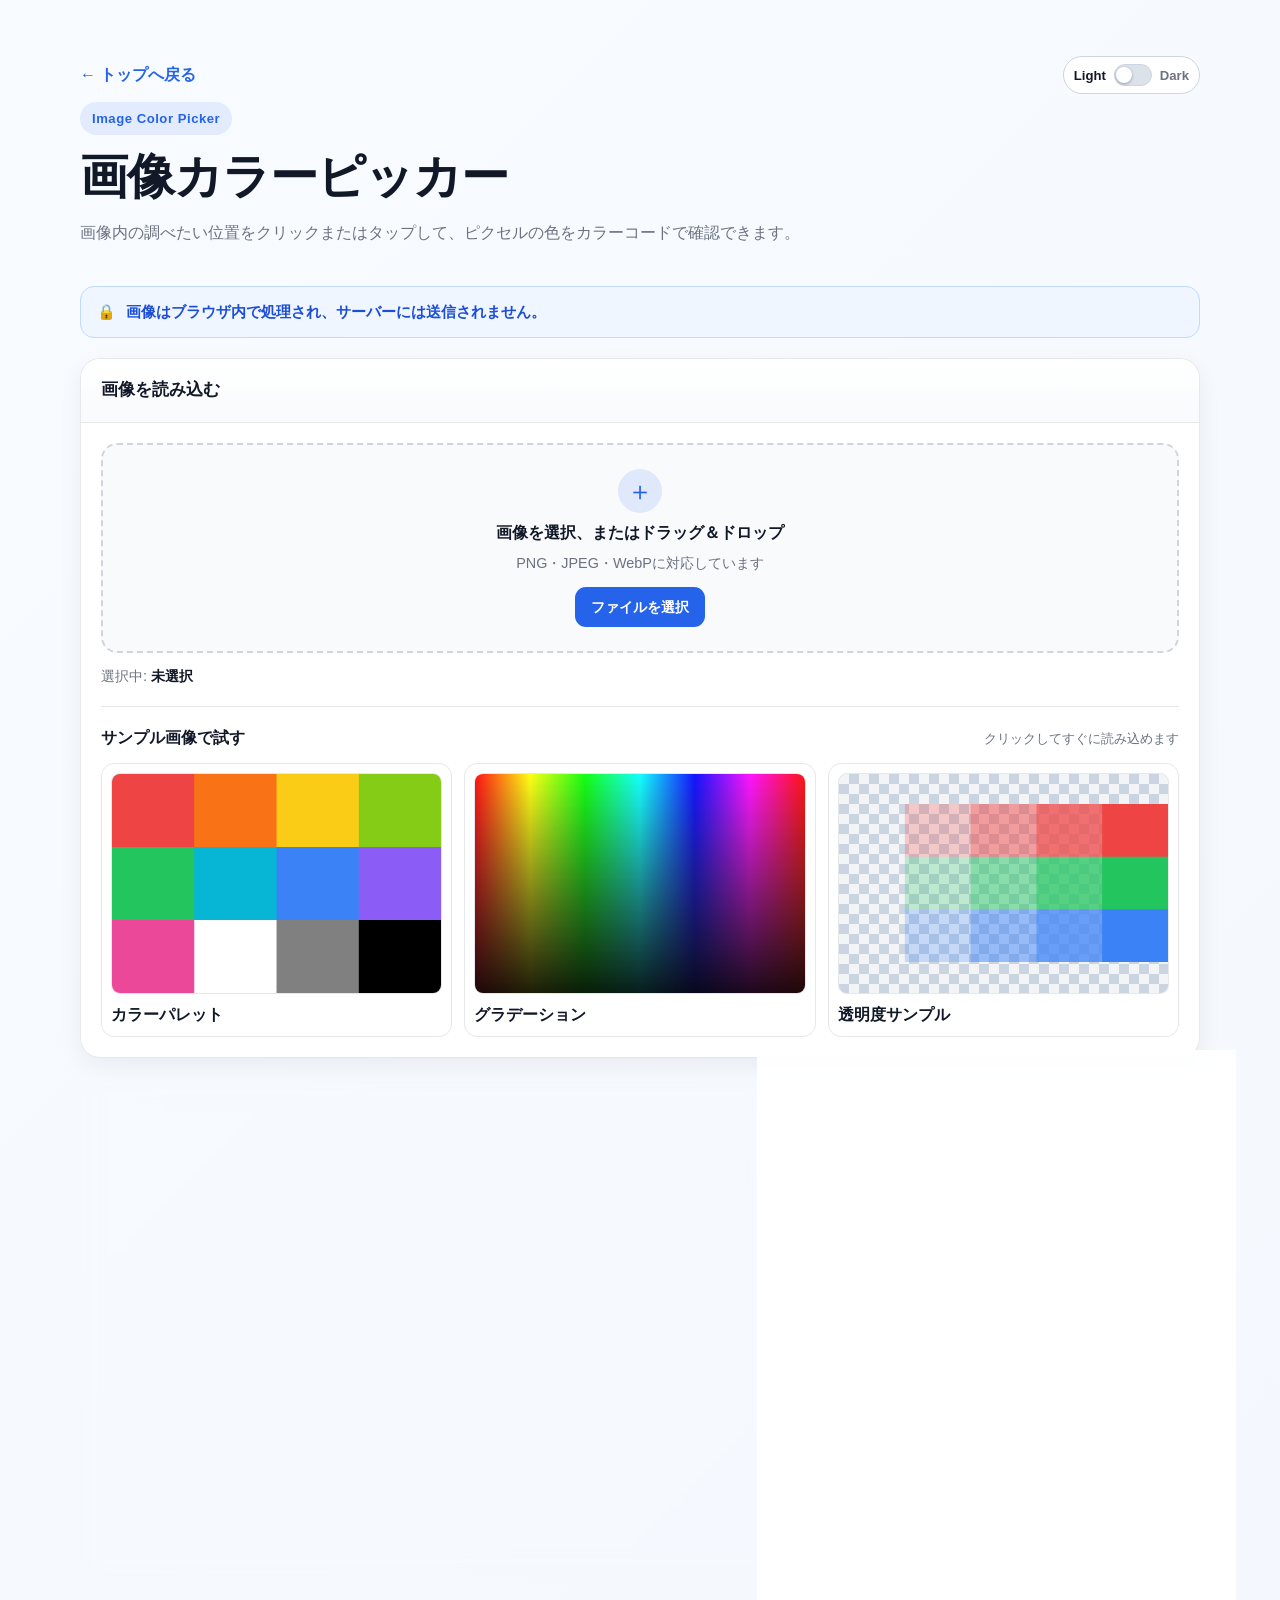
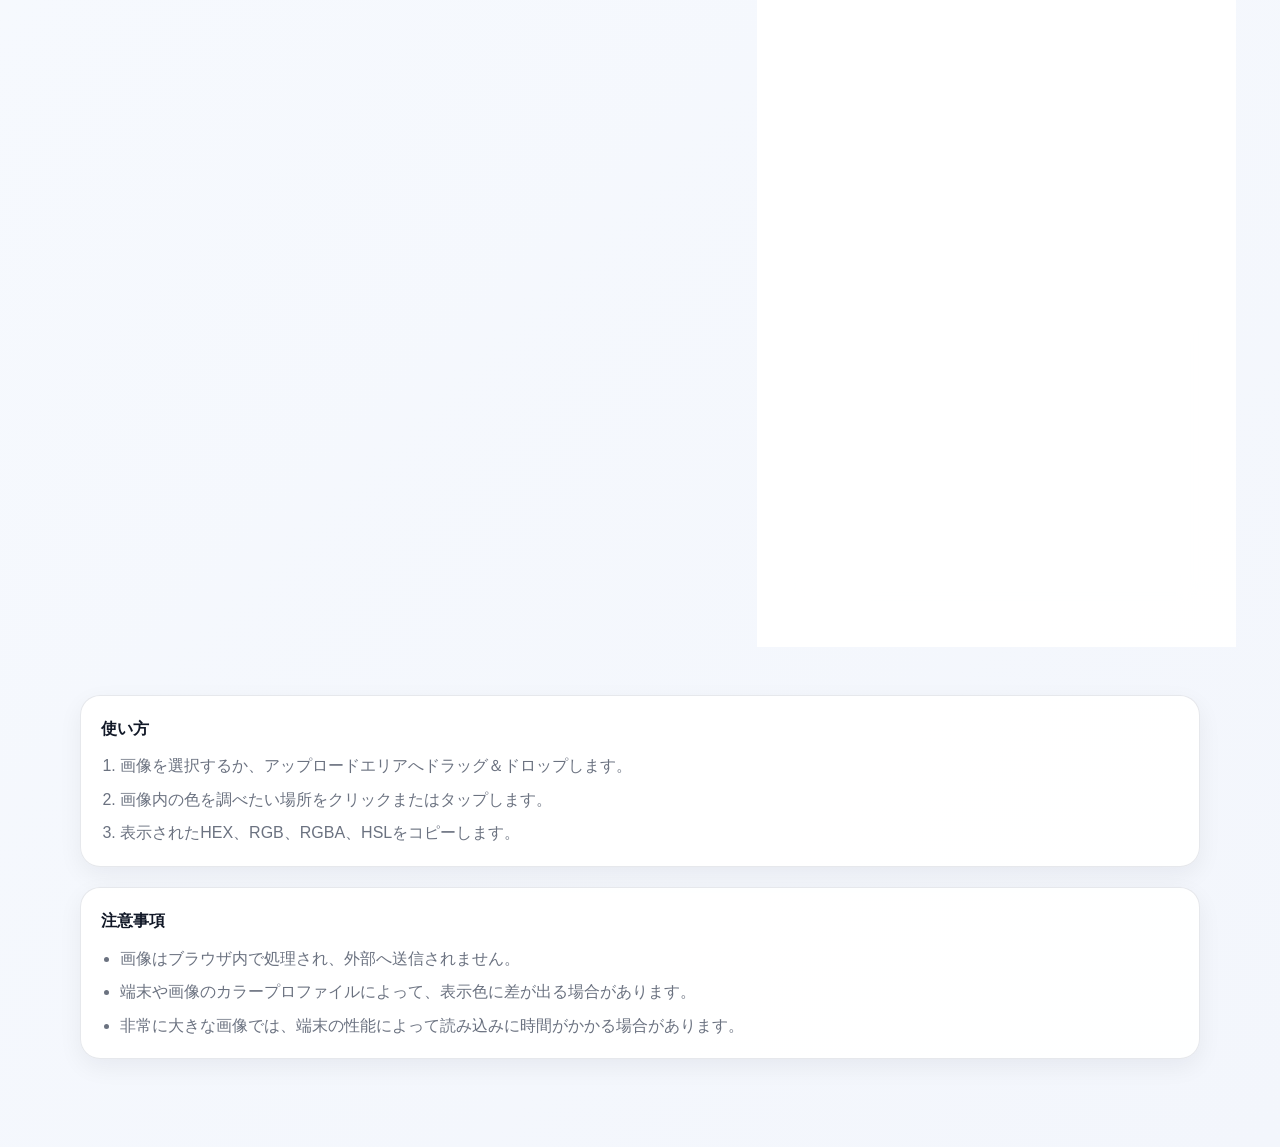
==== commit cd3483c9: "Alphaスライダーと数値入力を0.0～1.0へ変更し、RGBA表示・プレビュー・履歴・元の取得色への復元と連動するよう内部状態を統一。" ====
--- a/tools/image-color-picker/index.html
+++ b/tools/image-color-picker/index.html
@@ -167,7 +167,7 @@
                     role="img"
                     aria-label="選択色 #000000、rgba(0, 0, 0, 1)"
                   >
-                    <span id="colorPreviewLabel" class="color-preview-label">#000000 / Alpha 1</span>
+                    <span id="colorPreviewLabel" class="color-preview-label">#000000 / Alpha 1.0</span>
                   </div>
                 </div>
 
@@ -175,7 +175,7 @@
                   <div class="rgb-adjustment-header">
                     <div>
                       <h3 id="rgbAdjustmentTitle" class="rgb-adjustment-title">RGBAで色を調整</h3>
-                      <p class="rgb-adjustment-note">RGBと透明度を0～255の範囲で変更できます。</p>
+                      <p class="rgb-adjustment-note">RGBは0～255、Alphaは0.0～1.0の範囲で変更できます。</p>
                     </div>
                     <label class="native-color-field" for="nativeColorInput">
                       <span>カラーピッカー</span>
@@ -204,9 +204,9 @@
                     </div>
                     <div class="rgb-control-row">
                       <label class="rgb-channel-label rgb-channel-label--alpha" for="alphaRange">A</label>
-                      <input id="alphaRange" class="rgb-range" type="range" min="0" max="255" step="1" value="255" aria-label="アルファ値をスライダーで調整。0は完全透明、255は不透明" />
+                      <input id="alphaRange" class="rgb-range" type="range" min="0" max="1" step="0.001" value="1.0" aria-label="アルファ値をスライダーで調整。0.0は完全透明、1.0は完全不透明" />
                       <label class="visually-hidden-label" for="alphaNumber">アルファ値</label>
-                      <input id="alphaNumber" class="rgb-number" type="number" min="0" max="255" step="1" value="255" inputmode="numeric" aria-label="アルファ値を数値で調整。0は完全透明、255は不透明" />
+                      <input id="alphaNumber" class="rgb-number" type="number" min="0" max="1" step="0.001" value="1.0" inputmode="decimal" aria-label="アルファ値を数値で調整。0.0は完全透明、1.0は完全不透明" />
                     </div>
                   </div>
 
